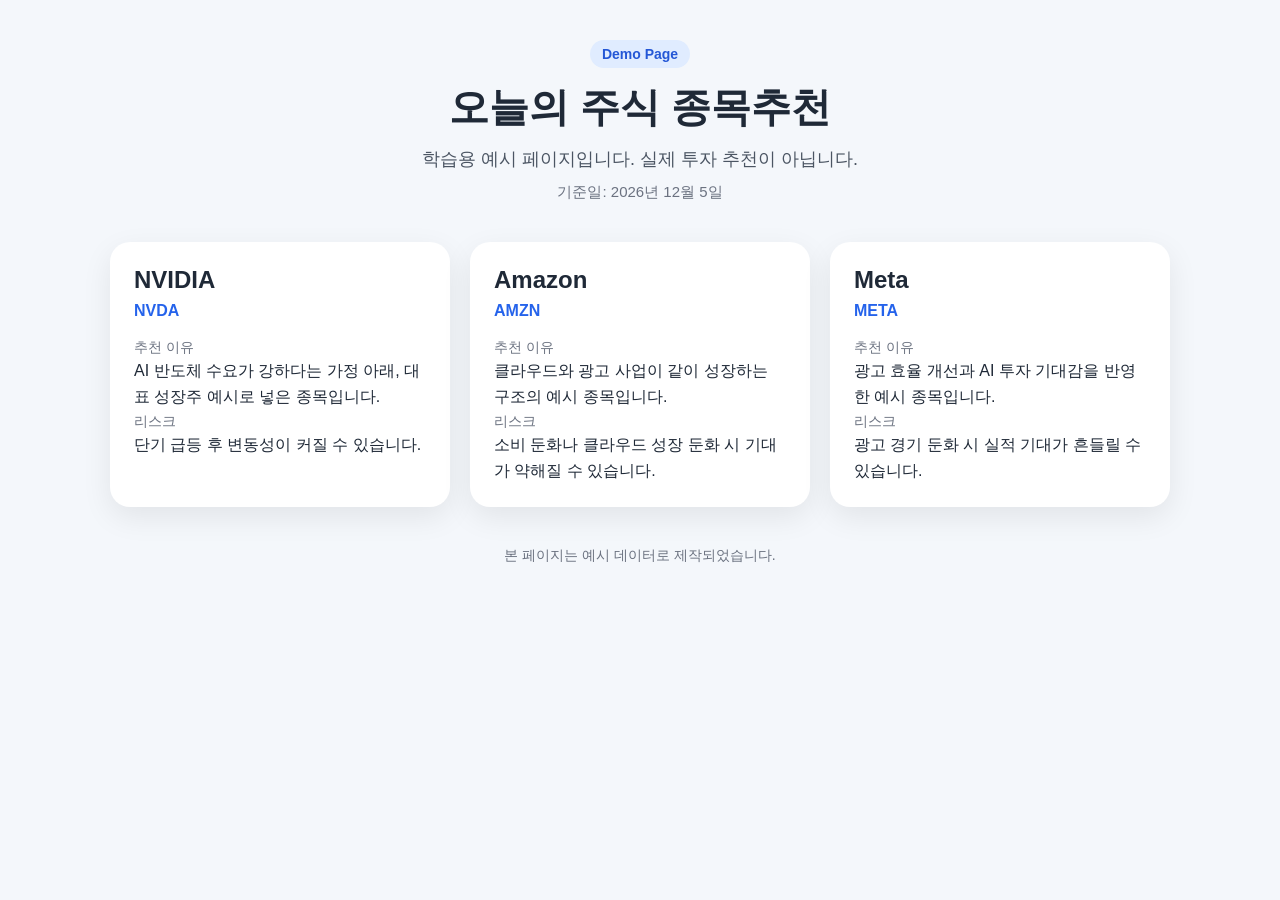
==== index.html @ cc2f41e7 "create stock pick demo page" ====
<!DOCTYPE html>
<html lang="ko">
<head>
  <meta charset="UTF-8" />
  <meta name="viewport" content="width=device-width, initial-scale=1.0" />
  <title>오늘의 주식 종목추천</title>
  <link rel="stylesheet" href="style.css" />
</head>
<body>
  <div class="container">
    <header class="hero">
      <p class="badge">Demo Page</p>
      <h1>오늘의 주식 종목추천</h1>
      <p class="subtitle">
        학습용 예시 페이지입니다. 실제 투자 추천이 아닙니다.
      </p>
      <p id="today" class="date"></p>
    </header>

    <main>
      <section class="stock-list" id="stockList"></section>
    </main>

    <footer class="footer">
      <p>본 페이지는 예시 데이터로 제작되었습니다.</p>
    </footer>
  </div>

  <script src="main.js"></script>
</body>
</html>
---- style.css ----
* {
    box-sizing: border-box;
  }
  
  body {
    margin: 0;
    font-family: Arial, sans-serif;
    background: #f4f7fb;
    color: #1f2937;
  }
  
  .container {
    max-width: 1100px;
    margin: 0 auto;
    padding: 40px 20px 60px;
  }
  
  .hero {
    text-align: center;
    margin-bottom: 40px;
  }
  
  .badge {
    display: inline-block;
    margin: 0 0 12px;
    padding: 6px 12px;
    border-radius: 999px;
    background: #e0ecff;
    color: #2457d6;
    font-size: 14px;
    font-weight: bold;
  }
  
  h1 {
    margin: 0 0 12px;
    font-size: 40px;
  }
  
  .subtitle {
    margin: 0 0 12px;
    color: #4b5563;
    font-size: 18px;
  }
  
  .date {
    margin: 0;
    color: #6b7280;
    font-size: 15px;
  }
  
  .stock-list {
    display: grid;
    grid-template-columns: repeat(auto-fit, minmax(280px, 1fr));
    gap: 20px;
  }
  
  .card {
    background: white;
    border-radius: 20px;
    padding: 24px;
    box-shadow: 0 10px 30px rgba(0, 0, 0, 0.08);
  }
  
  .card h2 {
    margin: 0 0 8px;
    font-size: 24px;
  }
  
  .ticker {
    display: inline-block;
    margin-bottom: 16px;
    color: #2563eb;
    font-weight: bold;
  }
  
  .section-title {
    margin: 16px 0 8px;
    font-size: 14px;
    color: #6b7280;
    text-transform: uppercase;
  }
  
  .card p {
    margin: 0;
    line-height: 1.6;
  }
  
  .footer {
    margin-top: 40px;
    text-align: center;
    color: #6b7280;
    font-size: 14px;
  }/* Add styles here */
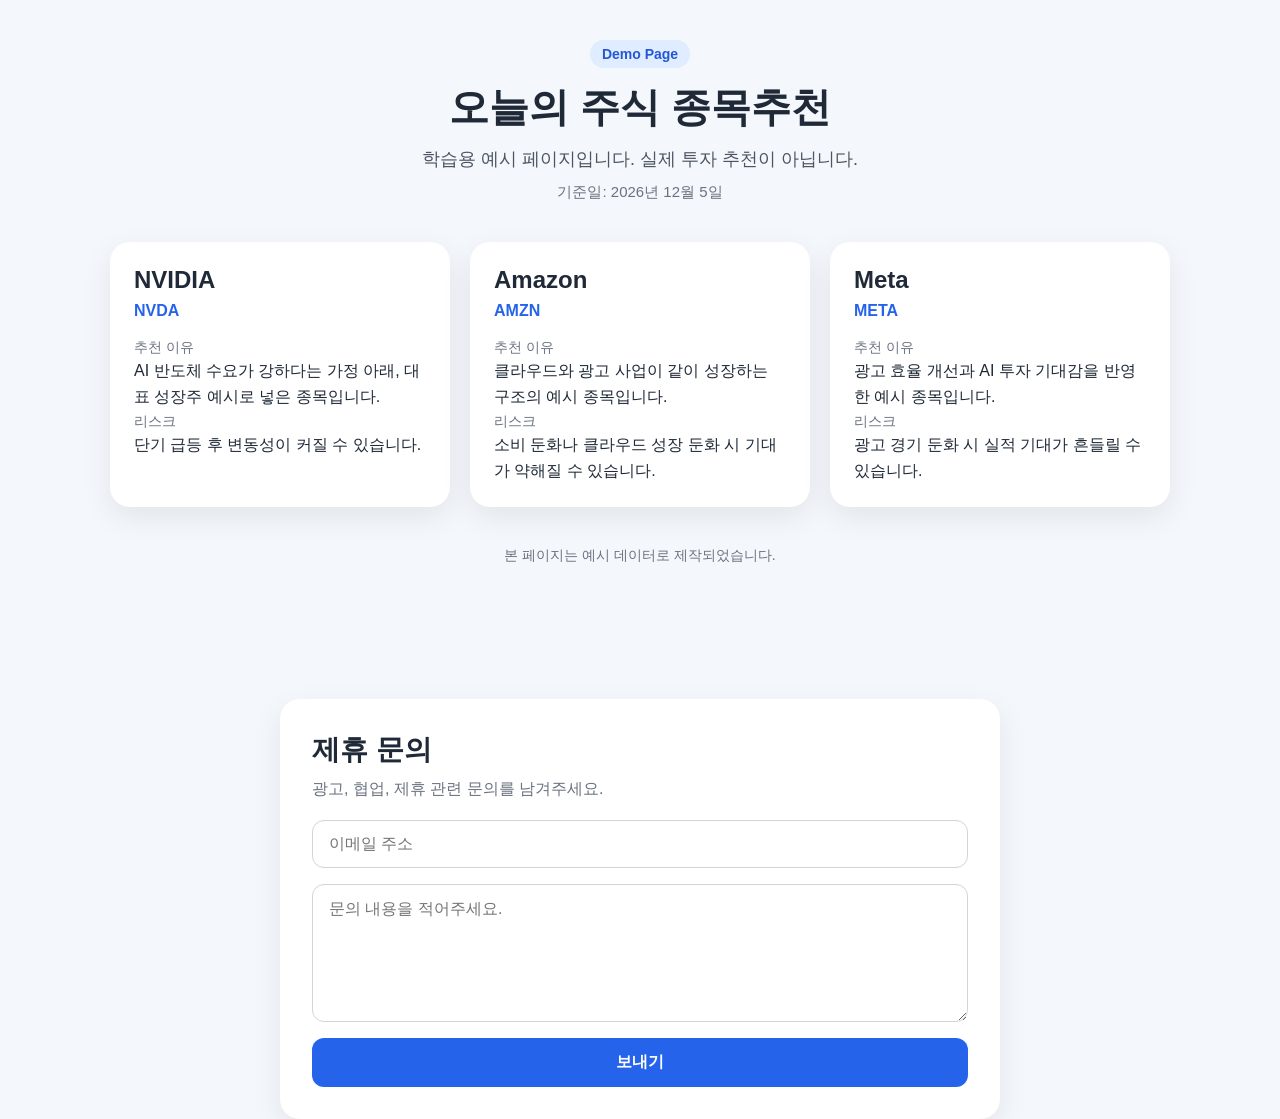
==== commit bdd050ba: "add partnership contact form" ====
--- a/index.html
+++ b/index.html
@@ -30,3 +30,29 @@
 </body>
 </html>
 
+<section class="contact-section">
+  <h2>제휴 문의</h2>
+  <p class="contact-desc">광고, 협업, 제휴 관련 문의를 남겨주세요.</p>
+
+  <form
+    class="contact-form"
+    action="https://formspree.io/f/mdapzowg"
+    method="POST"
+  >
+    <input
+      type="email"
+      name="email"
+      placeholder="이메일 주소"
+      required
+    />
+
+    <textarea
+      name="message"
+      rows="6"
+      placeholder="문의 내용을 적어주세요."
+      required
+    ></textarea>
+
+    <button type="submit">보내기</button>
+  </form>
+</section>
--- a/style.css
+++ b/style.css
@@ -91,3 +91,53 @@
     color: #6b7280;
     font-size: 14px;
   }/* Add styles here */
+  .contact-section {
+    max-width: 720px;
+    margin: 60px auto 0;
+    padding: 32px;
+    background: #ffffff;
+    border-radius: 20px;
+    box-shadow: 0 10px 30px rgba(0, 0, 0, 0.08);
+  }
+  
+  .contact-section h2 {
+    margin: 0 0 10px;
+    font-size: 28px;
+  }
+  
+  .contact-desc {
+    margin: 0 0 20px;
+    color: #6b7280;
+  }
+  
+  .contact-form {
+    display: flex;
+    flex-direction: column;
+    gap: 16px;
+  }
+  
+  .contact-form input,
+  .contact-form textarea {
+    width: 100%;
+    padding: 14px 16px;
+    border: 1px solid #d1d5db;
+    border-radius: 12px;
+    font-size: 16px;
+    font-family: inherit;
+    box-sizing: border-box;
+  }
+  
+  .contact-form textarea {
+    resize: vertical;
+  }
+  
+  .contact-form button {
+    border: none;
+    border-radius: 12px;
+    padding: 14px 18px;
+    font-size: 16px;
+    font-weight: bold;
+    cursor: pointer;
+    background: #2563eb;
+    color: white;
+  }
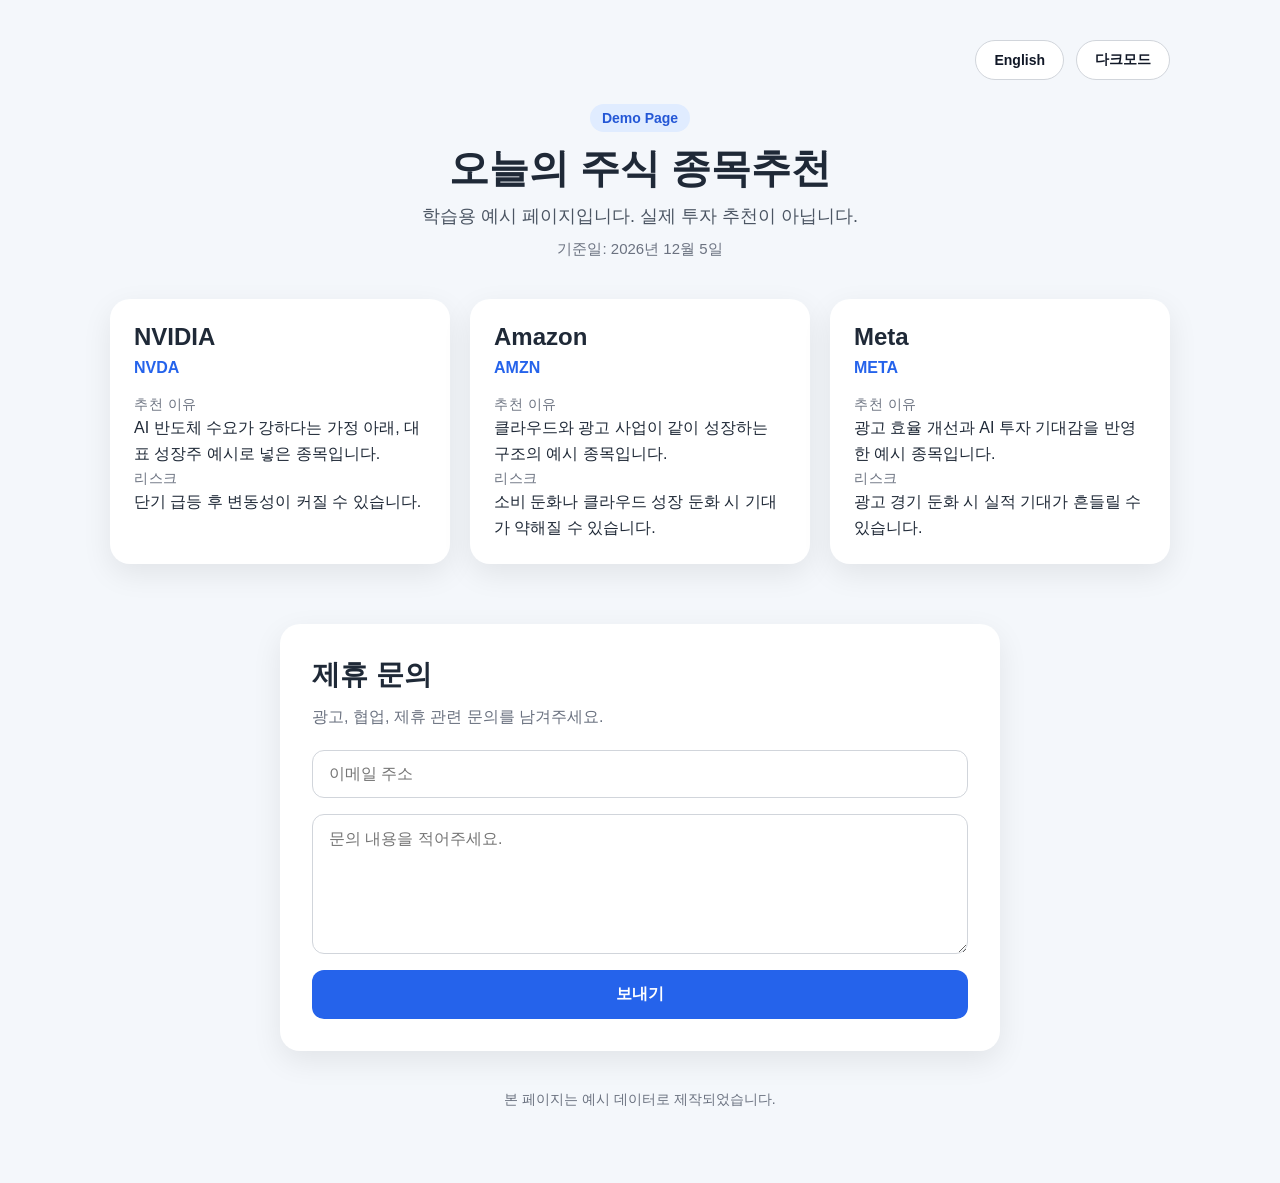
==== commit dd22f6d5: "improve dark mode and language toggle" ====
--- a/index.html
+++ b/index.html
@@ -8,10 +8,15 @@
 </head>
 <body>
   <div class="container">
+    <div class="top-controls">
+      <button id="langToggle" class="control-btn">English</button>
+      <button id="themeToggle" class="control-btn">다크모드</button>
+    </div>
+
     <header class="hero">
-      <p class="badge">Demo Page</p>
-      <h1>오늘의 주식 종목추천</h1>
-      <p class="subtitle">
+      <p class="badge" id="badgeText">Demo Page</p>
+      <h1 id="titleText">오늘의 주식 종목추천</h1>
+      <p class="subtitle" id="subtitleText">
         학습용 예시 페이지입니다. 실제 투자 추천이 아닙니다.
       </p>
       <p id="today" class="date"></p>
@@ -19,40 +24,42 @@
 
     <main>
       <section class="stock-list" id="stockList"></section>
+
+      <section class="contact-section">
+        <h2 id="contactTitle">제휴 문의</h2>
+        <p class="contact-desc" id="contactDesc">광고, 협업, 제휴 관련 문의를 남겨주세요.</p>
+
+        <form
+          class="contact-form"
+          action="https://formspree.io/f/mdapzowg"
+          method="POST"
+        >
+          <input
+            type="email"
+            name="email"
+            id="emailInput"
+            placeholder="이메일 주소"
+            required
+          />
+
+          <textarea
+            name="message"
+            id="messageInput"
+            rows="6"
+            placeholder="문의 내용을 적어주세요."
+            required
+          ></textarea>
+
+          <button type="submit" id="submitBtn">보내기</button>
+        </form>
+      </section>
     </main>
 
     <footer class="footer">
-      <p>본 페이지는 예시 데이터로 제작되었습니다.</p>
+      <p id="footerText">본 페이지는 예시 데이터로 제작되었습니다.</p>
     </footer>
   </div>
 
   <script src="main.js"></script>
 </body>
-</html>
-
-<section class="contact-section">
-  <h2>제휴 문의</h2>
-  <p class="contact-desc">광고, 협업, 제휴 관련 문의를 남겨주세요.</p>
-
-  <form
-    class="contact-form"
-    action="https://formspree.io/f/mdapzowg"
-    method="POST"
-  >
-    <input
-      type="email"
-      name="email"
-      placeholder="이메일 주소"
-      required
-    />
-
-    <textarea
-      name="message"
-      rows="6"
-      placeholder="문의 내용을 적어주세요."
-      required
-    ></textarea>
-
-    <button type="submit">보내기</button>
-  </form>
-</section>+</html>
--- a/style.css
+++ b/style.css
@@ -7,12 +7,38 @@
     font-family: Arial, sans-serif;
     background: #f4f7fb;
     color: #1f2937;
+    transition: background 0.25s ease, color 0.25s ease;
   }
   
   .container {
     max-width: 1100px;
     margin: 0 auto;
     padding: 40px 20px 60px;
+  }
+  
+  .top-controls {
+    display: flex;
+    justify-content: flex-end;
+    gap: 12px;
+    margin-bottom: 24px;
+    flex-wrap: wrap;
+  }
+  
+  .control-btn {
+    border: 1px solid #d1d5db;
+    border-radius: 999px;
+    padding: 10px 18px;
+    font-size: 14px;
+    font-weight: 700;
+    cursor: pointer;
+    background: #ffffff;
+    color: #111827;
+    transition: all 0.2s ease;
+  }
+  
+  .control-btn:hover {
+    transform: translateY(-1px);
+    box-shadow: 0 6px 18px rgba(0, 0, 0, 0.08);
   }
   
   .hero {
@@ -34,6 +60,7 @@
   h1 {
     margin: 0 0 12px;
     font-size: 40px;
+    line-height: 1.2;
   }
   
   .subtitle {
@@ -55,10 +82,15 @@
   }
   
   .card {
-    background: white;
+    background: #ffffff;
     border-radius: 20px;
     padding: 24px;
     box-shadow: 0 10px 30px rgba(0, 0, 0, 0.08);
+    transition: background 0.25s ease, color 0.25s ease, transform 0.2s ease;
+  }
+  
+  .card:hover {
+    transform: translateY(-4px);
   }
   
   .card h2 {
@@ -78,6 +110,7 @@
     font-size: 14px;
     color: #6b7280;
     text-transform: uppercase;
+    letter-spacing: 0.04em;
   }
   
   .card p {
@@ -85,12 +118,6 @@
     line-height: 1.6;
   }
   
-  .footer {
-    margin-top: 40px;
-    text-align: center;
-    color: #6b7280;
-    font-size: 14px;
-  }/* Add styles here */
   .contact-section {
     max-width: 720px;
     margin: 60px auto 0;
@@ -98,6 +125,7 @@
     background: #ffffff;
     border-radius: 20px;
     box-shadow: 0 10px 30px rgba(0, 0, 0, 0.08);
+    transition: background 0.25s ease, color 0.25s ease;
   }
   
   .contact-section h2 {
@@ -108,6 +136,7 @@
   .contact-desc {
     margin: 0 0 20px;
     color: #6b7280;
+    line-height: 1.6;
   }
   
   .contact-form {
@@ -125,10 +154,20 @@
     font-size: 16px;
     font-family: inherit;
     box-sizing: border-box;
+    background: #ffffff;
+    color: #111827;
+    transition: border-color 0.2s ease, background 0.25s ease, color 0.25s ease;
+  }
+  
+  .contact-form input:focus,
+  .contact-form textarea:focus {
+    outline: none;
+    border-color: #2563eb;
   }
   
   .contact-form textarea {
     resize: vertical;
+    min-height: 140px;
   }
   
   .contact-form button {
@@ -139,5 +178,116 @@
     font-weight: bold;
     cursor: pointer;
     background: #2563eb;
-    color: white;
+    color: #ffffff;
+    transition: transform 0.2s ease, box-shadow 0.2s ease;
+  }
+  
+  .contact-form button:hover {
+    transform: translateY(-1px);
+    box-shadow: 0 8px 20px rgba(37, 99, 235, 0.25);
+  }
+  
+  .footer {
+    margin-top: 40px;
+    text-align: center;
+    color: #6b7280;
+    font-size: 14px;
+  }
+  
+  /* dark mode */
+  body.dark-mode {
+    background: #111827;
+    color: #f9fafb;
+  }
+  
+  body.dark-mode .control-btn {
+    background: #111827;
+    color: #f9fafb;
+    border: 1px solid #374151;
+  }
+  
+  body.dark-mode .control-btn:hover {
+    box-shadow: 0 6px 18px rgba(0, 0, 0, 0.3);
+  }
+  
+  body.dark-mode .badge {
+    background: #1f3b73;
+    color: #dbeafe;
+  }
+  
+  body.dark-mode .subtitle,
+  body.dark-mode .date,
+  body.dark-mode .contact-desc,
+  body.dark-mode .footer,
+  body.dark-mode .section-title {
+    color: #cbd5e1;
+  }
+  
+  body.dark-mode .card,
+  body.dark-mode .contact-section {
+    background: #1f2937;
+    color: #f9fafb;
+  }
+  
+  body.dark-mode .ticker {
+    color: #93c5fd;
+  }
+  
+  body.dark-mode .contact-form input,
+  body.dark-mode .contact-form textarea {
+    background: #111827;
+    color: #f9fafb;
+    border: 1px solid #374151;
+  }
+  
+  body.dark-mode .contact-form input:focus,
+  body.dark-mode .contact-form textarea:focus {
+    border-color: #60a5fa;
+  }
+  
+  body.dark-mode .contact-form button {
+    background: #60a5fa;
+    color: #111827;
+  }
+  
+  body.dark-mode .contact-form button:hover {
+    box-shadow: 0 8px 20px rgba(96, 165, 250, 0.28);
+  }
+  
+  /* responsive */
+  @media (max-width: 768px) {
+    .container {
+      padding: 24px 16px 48px;
+    }
+  
+    .top-controls {
+      justify-content: center;
+    }
+  
+    h1 {
+      font-size: 32px;
+    }
+  
+    .subtitle {
+      font-size: 16px;
+    }
+  
+    .contact-section {
+      padding: 24px;
+    }
+  }
+  
+  @media (max-width: 480px) {
+    .control-btn {
+      width: 100%;
+    }
+  
+    h1 {
+      font-size: 28px;
+    }
+  
+    .card,
+    .contact-section {
+      border-radius: 16px;
+    }
   }
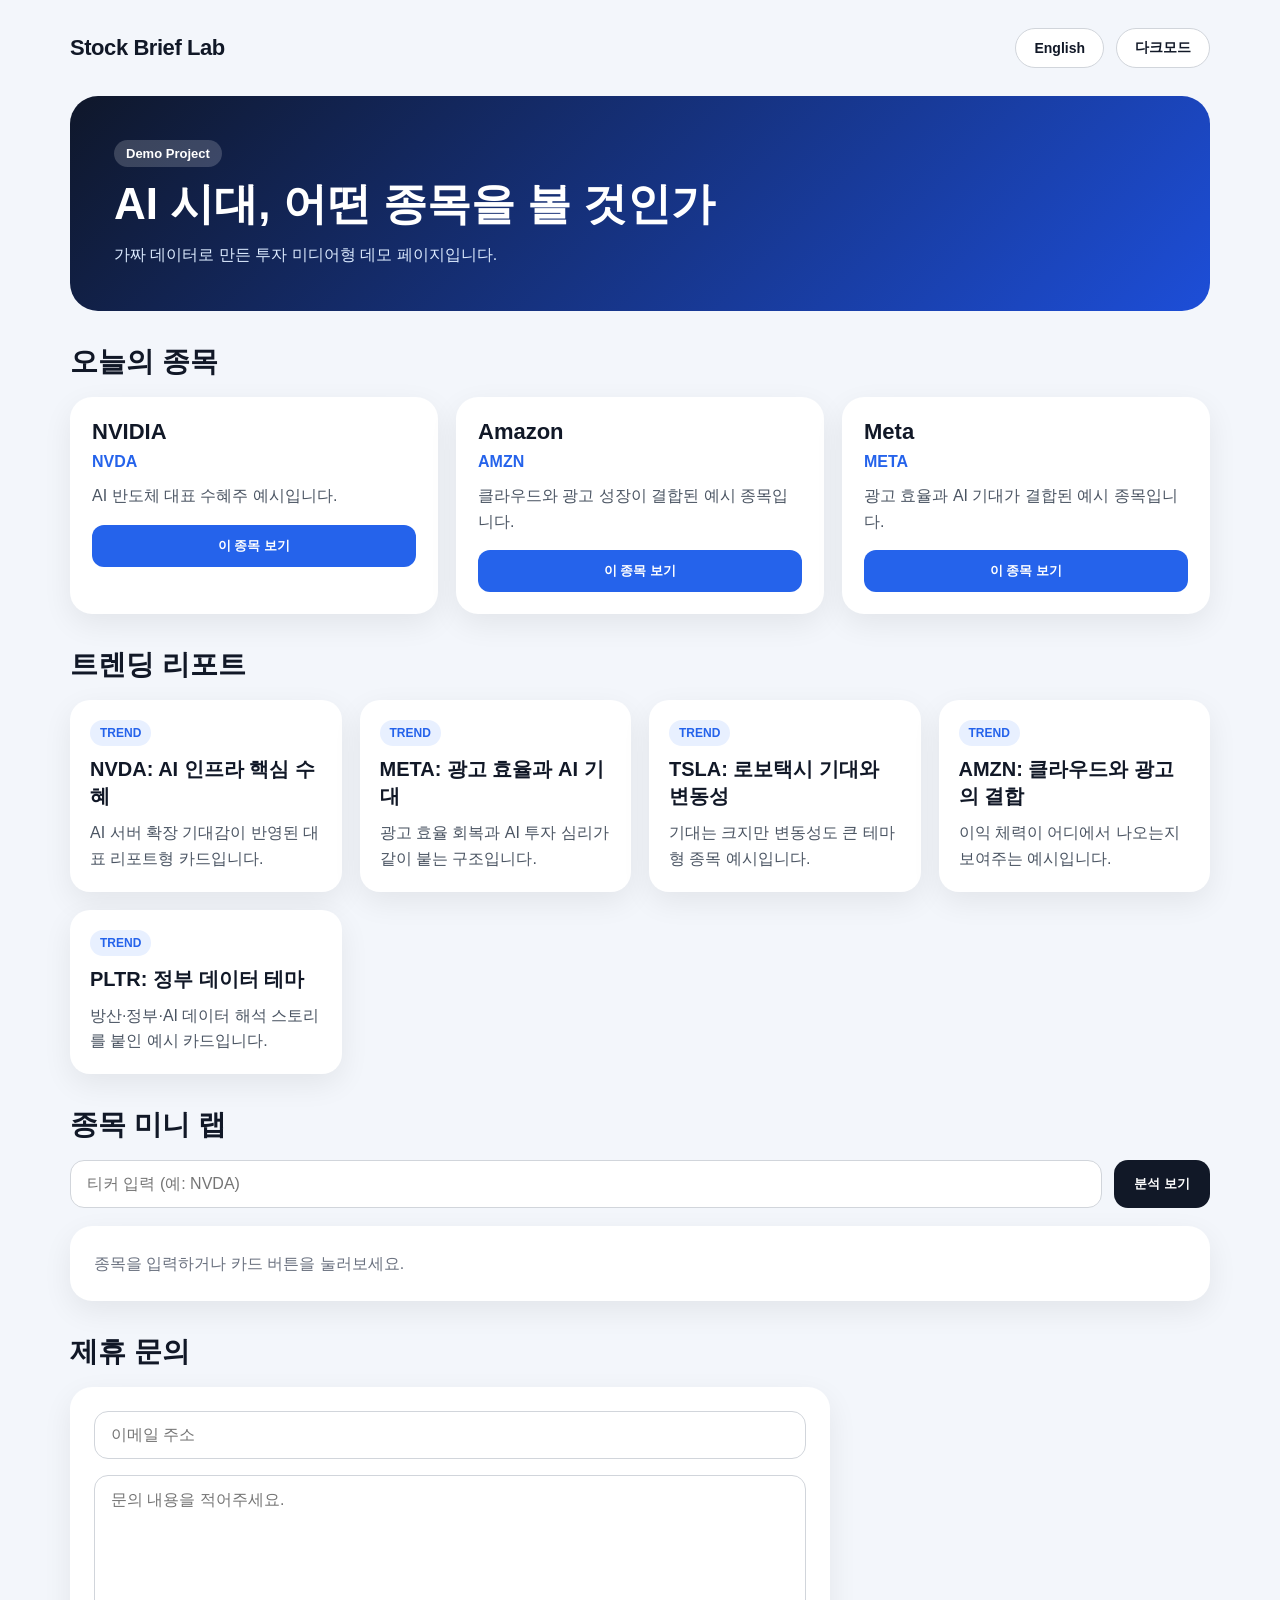
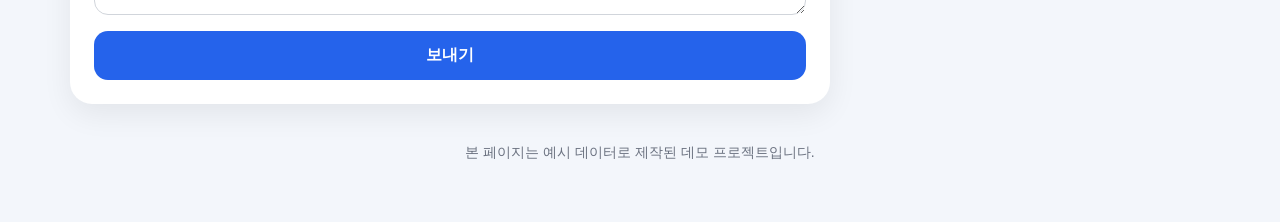
==== commit 8b77947c: "build media style stock MVP" ====
--- a/index.html
+++ b/index.html
@@ -3,60 +3,70 @@
 <head>
   <meta charset="UTF-8" />
   <meta name="viewport" content="width=device-width, initial-scale=1.0" />
-  <title>오늘의 주식 종목추천</title>
+  <title>Stock Brief Lab</title>
   <link rel="stylesheet" href="style.css" />
 </head>
 <body>
   <div class="container">
-    <div class="top-controls">
-      <button id="langToggle" class="control-btn">English</button>
-      <button id="themeToggle" class="control-btn">다크모드</button>
-    </div>
-
-    <header class="hero">
-      <p class="badge" id="badgeText">Demo Page</p>
-      <h1 id="titleText">오늘의 주식 종목추천</h1>
-      <p class="subtitle" id="subtitleText">
-        학습용 예시 페이지입니다. 실제 투자 추천이 아닙니다.
-      </p>
-      <p id="today" class="date"></p>
+    <header class="site-header">
+      <div class="logo">Stock Brief Lab</div>
+      <div class="top-controls">
+        <button id="langToggle" class="control-btn">English</button>
+        <button id="themeToggle" class="control-btn">다크모드</button>
+      </div>
     </header>
 
-    <main>
-      <section class="stock-list" id="stockList"></section>
+    <section class="hero">
+      <p class="badge" id="badgeText">Demo Project</p>
+      <h1 id="heroTitle">AI 시대, 어떤 종목을 볼 것인가</h1>
+      <p class="hero-subtitle" id="heroSubtitle">
+        가짜 데이터로 만든 투자 미디어형 데모 페이지입니다.
+      </p>
+    </section>
 
-      <section class="contact-section">
+    <section class="section">
+      <div class="section-head">
+        <h2 id="todayTitle">오늘의 종목</h2>
+      </div>
+      <div class="grid" id="todayPicks"></div>
+    </section>
+
+    <section class="section">
+      <div class="section-head">
+        <h2 id="reportTitle">트렌딩 리포트</h2>
+      </div>
+      <div class="grid reports" id="reportList"></div>
+    </section>
+
+    <section class="section lab-section">
+      <div class="section-head">
+        <h2 id="labTitle">종목 미니 랩</h2>
+      </div>
+
+      <div class="lab-box">
+        <input id="tickerInput" type="text" placeholder="티커 입력 (예: NVDA)" />
+        <button id="analyzeBtn">분석 보기</button>
+      </div>
+
+      <div class="analysis-card" id="analysisResult">
+        <p class="muted" id="analysisEmpty">종목을 입력하거나 카드 버튼을 눌러보세요.</p>
+      </div>
+    </section>
+
+    <section class="section contact-section">
+      <div class="section-head">
         <h2 id="contactTitle">제휴 문의</h2>
-        <p class="contact-desc" id="contactDesc">광고, 협업, 제휴 관련 문의를 남겨주세요.</p>
+      </div>
 
-        <form
-          class="contact-form"
-          action="https://formspree.io/f/mdapzowg"
-          method="POST"
-        >
-          <input
-            type="email"
-            name="email"
-            id="emailInput"
-            placeholder="이메일 주소"
-            required
-          />
+      <form class="contact-form" action="https://formspree.io/f/mdapzowg" method="POST">
+        <input type="email" name="email" id="emailInput" placeholder="이메일 주소" required />
+        <textarea name="message" id="messageInput" rows="6" placeholder="문의 내용을 적어주세요." required></textarea>
+        <button type="submit" id="submitBtn">보내기</button>
+      </form>
+    </section>
 
-          <textarea
-            name="message"
-            id="messageInput"
-            rows="6"
-            placeholder="문의 내용을 적어주세요."
-            required
-          ></textarea>
-
-          <button type="submit" id="submitBtn">보내기</button>
-        </form>
-      </section>
-    </main>
-
-    <footer class="footer">
-      <p id="footerText">본 페이지는 예시 데이터로 제작되었습니다.</p>
+    <footer class="footer" id="footerText">
+      본 페이지는 예시 데이터로 제작된 데모 프로젝트입니다.
     </footer>
   </div>
 
--- a/style.css
+++ b/style.css
@@ -5,22 +5,34 @@
   body {
     margin: 0;
     font-family: Arial, sans-serif;
-    background: #f4f7fb;
-    color: #1f2937;
+    background: #f3f6fb;
+    color: #111827;
     transition: background 0.25s ease, color 0.25s ease;
   }
   
   .container {
-    max-width: 1100px;
+    max-width: 1180px;
     margin: 0 auto;
-    padding: 40px 20px 60px;
+    padding: 28px 20px 60px;
+  }
+  
+  .site-header {
+    display: flex;
+    justify-content: space-between;
+    align-items: center;
+    gap: 16px;
+    margin-bottom: 28px;
+  }
+  
+  .logo {
+    font-size: 22px;
+    font-weight: 800;
+    letter-spacing: -0.02em;
   }
   
   .top-controls {
     display: flex;
-    justify-content: flex-end;
     gap: 12px;
-    margin-bottom: 24px;
     flex-wrap: wrap;
   }
   
@@ -33,17 +45,14 @@
     cursor: pointer;
     background: #ffffff;
     color: #111827;
-    transition: all 0.2s ease;
-  }
-  
-  .control-btn:hover {
-    transform: translateY(-1px);
-    box-shadow: 0 6px 18px rgba(0, 0, 0, 0.08);
   }
   
   .hero {
-    text-align: center;
-    margin-bottom: 40px;
+    padding: 44px;
+    border-radius: 28px;
+    background: linear-gradient(135deg, #0f172a, #1d4ed8);
+    color: white;
+    margin-bottom: 32px;
   }
   
   .badge {
@@ -51,98 +60,186 @@
     margin: 0 0 12px;
     padding: 6px 12px;
     border-radius: 999px;
-    background: #e0ecff;
-    color: #2457d6;
-    font-size: 14px;
-    font-weight: bold;
-  }
-  
-  h1 {
+    background: rgba(255, 255, 255, 0.18);
+    font-size: 13px;
+    font-weight: 700;
+  }
+  
+  .hero h1 {
     margin: 0 0 12px;
-    font-size: 40px;
-    line-height: 1.2;
-  }
-  
-  .subtitle {
-    margin: 0 0 12px;
+    font-size: 44px;
+    line-height: 1.15;
+  }
+  
+  .hero-subtitle {
+    margin: 0;
+    max-width: 720px;
+    line-height: 1.6;
+    color: #dbeafe;
+  }
+  
+  .section {
+    margin-top: 32px;
+  }
+  
+  .section-head {
+    display: flex;
+    justify-content: space-between;
+    align-items: center;
+    margin-bottom: 16px;
+  }
+  
+  .section-head h2 {
+    margin: 0;
+    font-size: 28px;
+  }
+  
+  .grid {
+    display: grid;
+    grid-template-columns: repeat(auto-fit, minmax(260px, 1fr));
+    gap: 18px;
+  }
+  
+  .card {
+    background: white;
+    border-radius: 22px;
+    padding: 22px;
+    box-shadow: 0 10px 30px rgba(0, 0, 0, 0.07);
+  }
+  
+  .card h3 {
+    margin: 0 0 8px;
+    font-size: 22px;
+  }
+  
+  .ticker {
+    display: inline-block;
+    margin-bottom: 12px;
+    color: #2563eb;
+    font-weight: 700;
+  }
+  
+  .card p {
+    margin: 0;
+    line-height: 1.6;
     color: #4b5563;
-    font-size: 18px;
-  }
-  
-  .date {
-    margin: 0;
-    color: #6b7280;
-    font-size: 15px;
-  }
-  
-  .stock-list {
-    display: grid;
-    grid-template-columns: repeat(auto-fit, minmax(280px, 1fr));
-    gap: 20px;
-  }
-  
-  .card {
+  }
+  
+  .card-btn {
+    margin-top: 16px;
+    border: none;
+    border-radius: 12px;
+    padding: 12px 16px;
+    background: #2563eb;
+    color: white;
+    font-weight: 700;
+    cursor: pointer;
+    width: 100%;
+  }
+  
+  .report-card {
     background: #ffffff;
     border-radius: 20px;
+    padding: 20px;
+    box-shadow: 0 10px 30px rgba(0, 0, 0, 0.07);
+  }
+  
+  .report-tag {
+    display: inline-block;
+    margin-bottom: 10px;
+    font-size: 12px;
+    font-weight: 700;
+    color: #2563eb;
+    background: #e8f0ff;
+    padding: 6px 10px;
+    border-radius: 999px;
+  }
+  
+  .report-card h3 {
+    margin: 0 0 10px;
+    font-size: 20px;
+  }
+  
+  .report-card p {
+    margin: 0;
+    color: #4b5563;
+    line-height: 1.6;
+  }
+  
+  .lab-section .lab-box {
+    display: flex;
+    gap: 12px;
+    flex-wrap: wrap;
+    margin-bottom: 18px;
+  }
+  
+  .lab-box input {
+    flex: 1;
+    min-width: 220px;
+    padding: 14px 16px;
+    border: 1px solid #d1d5db;
+    border-radius: 14px;
+    font-size: 16px;
+  }
+  
+  .lab-box button {
+    border: none;
+    border-radius: 14px;
+    padding: 14px 20px;
+    background: #111827;
+    color: white;
+    font-weight: 700;
+    cursor: pointer;
+  }
+  
+  .analysis-card {
+    background: white;
+    border-radius: 22px;
     padding: 24px;
-    box-shadow: 0 10px 30px rgba(0, 0, 0, 0.08);
-    transition: background 0.25s ease, color 0.25s ease, transform 0.2s ease;
-  }
-  
-  .card:hover {
-    transform: translateY(-4px);
-  }
-  
-  .card h2 {
+    box-shadow: 0 10px 30px rgba(0, 0, 0, 0.07);
+  }
+  
+  .analysis-card h3 {
     margin: 0 0 8px;
     font-size: 24px;
   }
   
-  .ticker {
-    display: inline-block;
+  .analysis-card .meta {
+    color: #2563eb;
+    font-weight: 700;
     margin-bottom: 16px;
-    color: #2563eb;
-    font-weight: bold;
-  }
-  
-  .section-title {
-    margin: 16px 0 8px;
-    font-size: 14px;
+  }
+  
+  .analysis-card .label {
+    margin-top: 16px;
+    margin-bottom: 6px;
+    font-size: 13px;
+    font-weight: 700;
     color: #6b7280;
     text-transform: uppercase;
-    letter-spacing: 0.04em;
-  }
-  
-  .card p {
-    margin: 0;
-    line-height: 1.6;
+  }
+  
+  .analysis-card p {
+    margin: 0;
+    line-height: 1.7;
+  }
+  
+  .muted {
+    color: #6b7280;
   }
   
   .contact-section {
-    max-width: 720px;
-    margin: 60px auto 0;
-    padding: 32px;
-    background: #ffffff;
-    border-radius: 20px;
-    box-shadow: 0 10px 30px rgba(0, 0, 0, 0.08);
-    transition: background 0.25s ease, color 0.25s ease;
-  }
-  
-  .contact-section h2 {
-    margin: 0 0 10px;
-    font-size: 28px;
-  }
-  
-  .contact-desc {
-    margin: 0 0 20px;
-    color: #6b7280;
-    line-height: 1.6;
+    max-width: 760px;
   }
   
   .contact-form {
     display: flex;
     flex-direction: column;
     gap: 16px;
+    background: white;
+    border-radius: 22px;
+    padding: 24px;
+    box-shadow: 0 10px 30px rgba(0, 0, 0, 0.07);
   }
   
   .contact-form input,
@@ -150,19 +247,9 @@
     width: 100%;
     padding: 14px 16px;
     border: 1px solid #d1d5db;
-    border-radius: 12px;
+    border-radius: 14px;
     font-size: 16px;
     font-family: inherit;
-    box-sizing: border-box;
-    background: #ffffff;
-    color: #111827;
-    transition: border-color 0.2s ease, background 0.25s ease, color 0.25s ease;
-  }
-  
-  .contact-form input:focus,
-  .contact-form textarea:focus {
-    outline: none;
-    border-color: #2563eb;
   }
   
   .contact-form textarea {
@@ -172,108 +259,93 @@
   
   .contact-form button {
     border: none;
-    border-radius: 12px;
-    padding: 14px 18px;
+    border-radius: 14px;
+    padding: 14px 16px;
+    background: #2563eb;
+    color: white;
     font-size: 16px;
-    font-weight: bold;
+    font-weight: 700;
     cursor: pointer;
-    background: #2563eb;
-    color: #ffffff;
-    transition: transform 0.2s ease, box-shadow 0.2s ease;
-  }
-  
-  .contact-form button:hover {
-    transform: translateY(-1px);
-    box-shadow: 0 8px 20px rgba(37, 99, 235, 0.25);
   }
   
   .footer {
+    text-align: center;
     margin-top: 40px;
-    text-align: center;
     color: #6b7280;
     font-size: 14px;
   }
   
   /* dark mode */
   body.dark-mode {
+    background: #0b1220;
+    color: #f8fafc;
+  }
+  
+  body.dark-mode .control-btn,
+  body.dark-mode .lab-box button {
     background: #111827;
-    color: #f9fafb;
-  }
-  
-  body.dark-mode .control-btn {
+    color: #f8fafc;
+    border: 1px solid #374151;
+  }
+  
+  body.dark-mode .card,
+  body.dark-mode .report-card,
+  body.dark-mode .analysis-card,
+  body.dark-mode .contact-form {
     background: #111827;
-    color: #f9fafb;
+    color: #f8fafc;
+  }
+  
+  body.dark-mode .card p,
+  body.dark-mode .report-card p,
+  body.dark-mode .muted {
+    color: #cbd5e1;
+  }
+  
+  body.dark-mode .report-tag {
+    background: #1e3a8a;
+    color: #dbeafe;
+  }
+  
+  body.dark-mode .analysis-card .label,
+  body.dark-mode .footer {
+    color: #cbd5e1;
+  }
+  
+  body.dark-mode .contact-form input,
+  body.dark-mode .contact-form textarea,
+  body.dark-mode .lab-box input {
+    background: #0b1220;
+    color: #f8fafc;
     border: 1px solid #374151;
   }
   
-  body.dark-mode .control-btn:hover {
-    box-shadow: 0 6px 18px rgba(0, 0, 0, 0.3);
-  }
-  
-  body.dark-mode .badge {
-    background: #1f3b73;
-    color: #dbeafe;
-  }
-  
-  body.dark-mode .subtitle,
-  body.dark-mode .date,
-  body.dark-mode .contact-desc,
-  body.dark-mode .footer,
-  body.dark-mode .section-title {
-    color: #cbd5e1;
-  }
-  
-  body.dark-mode .card,
-  body.dark-mode .contact-section {
-    background: #1f2937;
-    color: #f9fafb;
-  }
-  
-  body.dark-mode .ticker {
-    color: #93c5fd;
-  }
-  
-  body.dark-mode .contact-form input,
-  body.dark-mode .contact-form textarea {
-    background: #111827;
-    color: #f9fafb;
-    border: 1px solid #374151;
-  }
-  
-  body.dark-mode .contact-form input:focus,
-  body.dark-mode .contact-form textarea:focus {
-    border-color: #60a5fa;
-  }
-  
+  body.dark-mode .card-btn,
   body.dark-mode .contact-form button {
     background: #60a5fa;
-    color: #111827;
-  }
-  
-  body.dark-mode .contact-form button:hover {
-    box-shadow: 0 8px 20px rgba(96, 165, 250, 0.28);
-  }
-  
-  /* responsive */
+    color: #0b1220;
+  }
+  
   @media (max-width: 768px) {
-    .container {
-      padding: 24px 16px 48px;
+    .hero {
+      padding: 30px 22px;
+    }
+  
+    .hero h1 {
+      font-size: 34px;
+    }
+  
+    .section-head h2 {
+      font-size: 24px;
+    }
+  
+    .site-header {
+      flex-direction: column;
+      align-items: flex-start;
     }
   
     .top-controls {
-      justify-content: center;
-    }
-  
-    h1 {
-      font-size: 32px;
-    }
-  
-    .subtitle {
-      font-size: 16px;
-    }
-  
-    .contact-section {
-      padding: 24px;
+      width: 100%;
     }
   }
   
@@ -282,12 +354,7 @@
       width: 100%;
     }
   
-    h1 {
+    .hero h1 {
       font-size: 28px;
     }
-  
-    .card,
-    .contact-section {
-      border-radius: 16px;
-    }
   }
